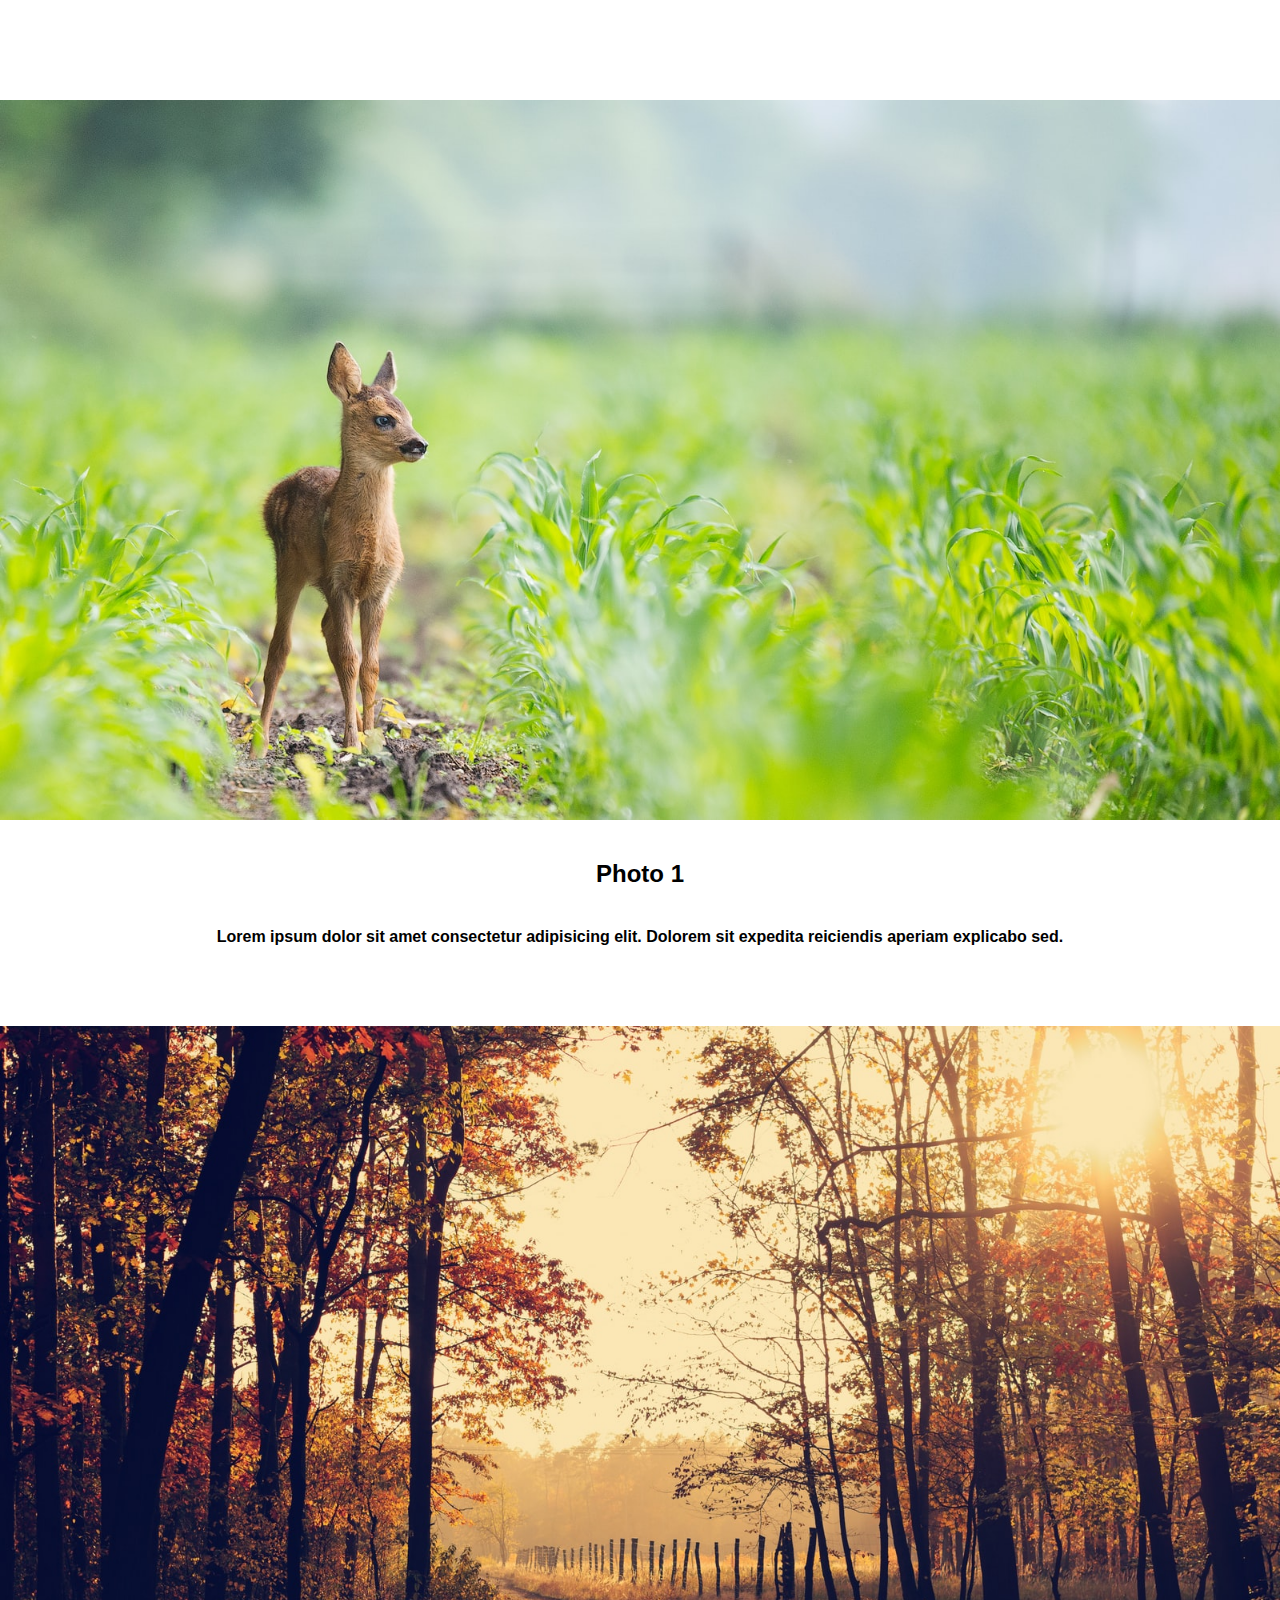
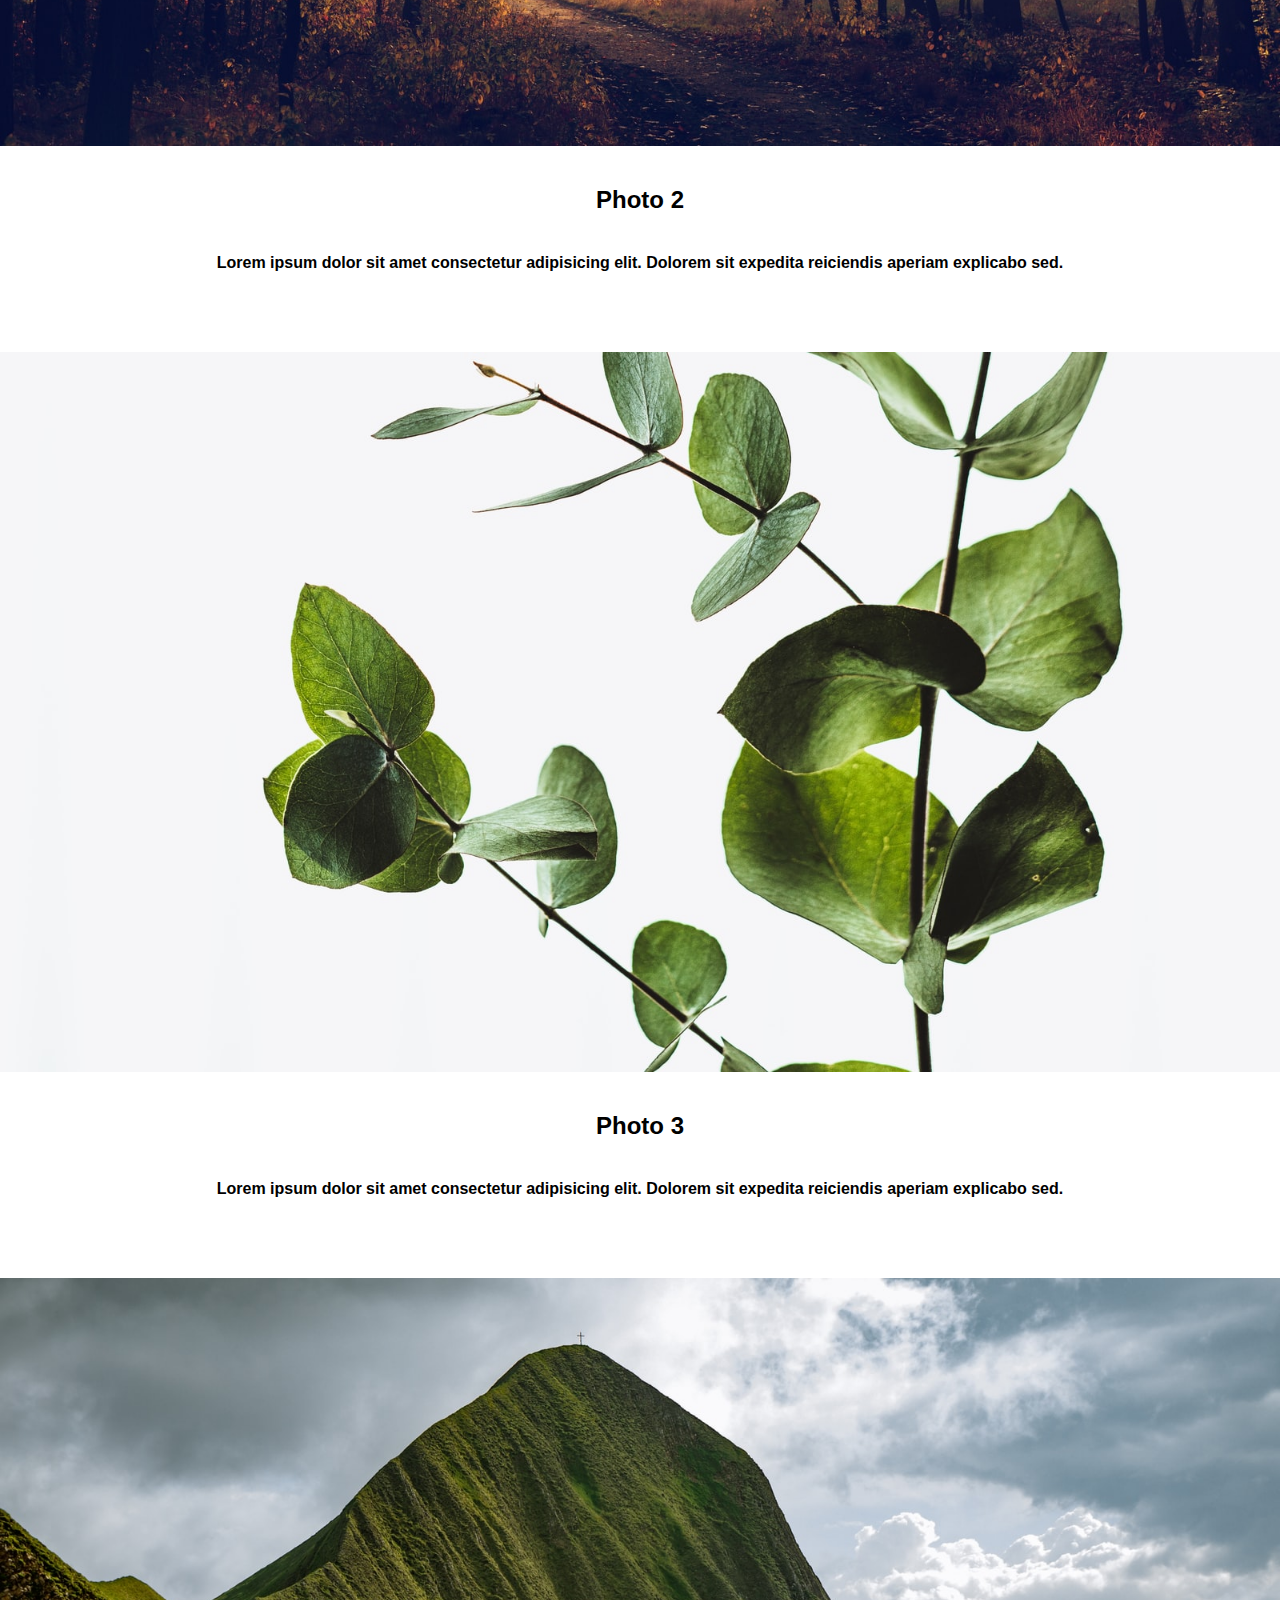
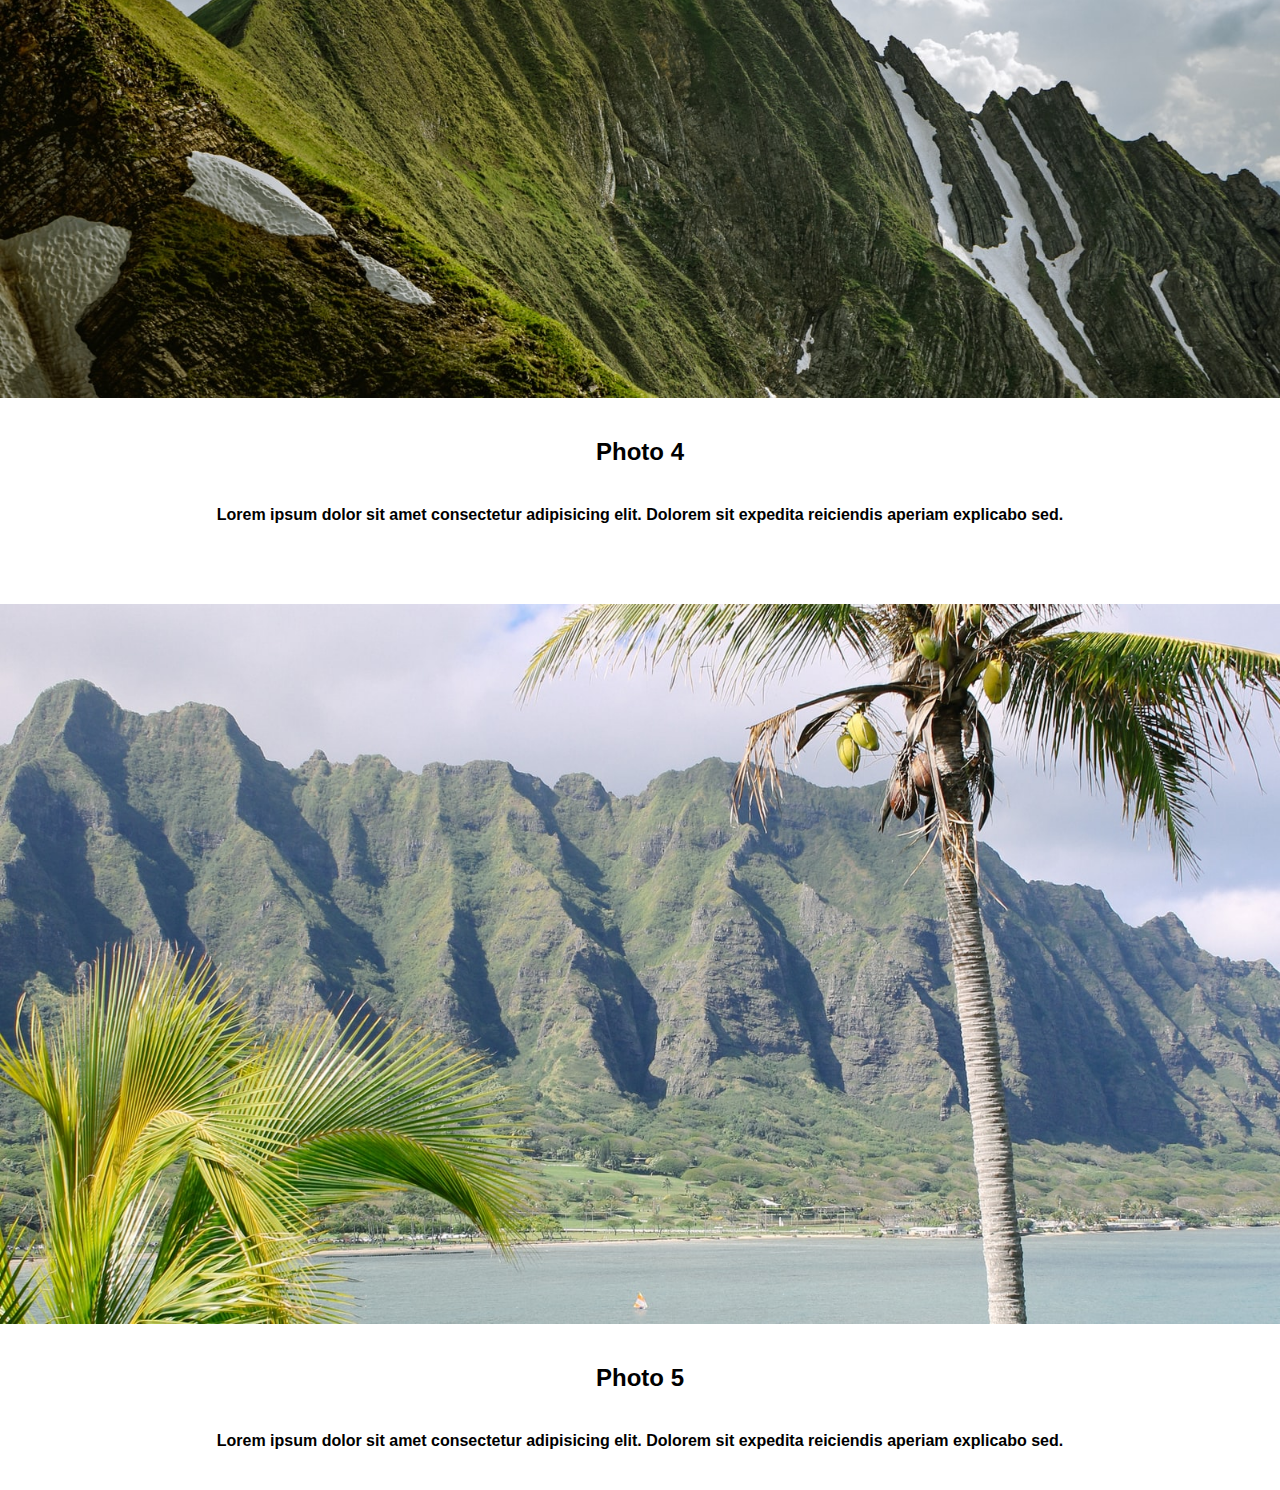
==== src/galerie/galerie.html @ dd6d411c "added galerie" ====
<!DOCTYPE html>
<html lang="fr">
  <head>
    <meta charset="UTF-8" />
    <meta name="viewport" content="width=device-width, initial-scale=1.0" />
    <link rel="stylesheet" href="galerie.css" />
    <title>Our works</title>
  </head>
  <body>
    <div class="page">
      <div class="container">
        <img src="../assets/img/a.jpg" alt="a" />
        <h2>Photo 1</h2>
        <p>
          Lorem ipsum dolor sit amet consectetur adipisicing elit. Dolorem sit
          expedita reiciendis aperiam explicabo sed.
        </p>
      </div>
      <div class="container">
        <img src="../assets/img/a_002.jpg" alt="a" />
        <h2>Photo 2</h2>
        <p>
          Lorem ipsum dolor sit amet consectetur adipisicing elit. Dolorem sit
          expedita reiciendis aperiam explicabo sed.
        </p>
      </div>
      <div class="container">
        <img src="../assets/img/a_003.jpg" alt="a" />
        <h2>Photo 3</h2>
        <p>
          Lorem ipsum dolor sit amet consectetur adipisicing elit. Dolorem sit
          expedita reiciendis aperiam explicabo sed.
        </p>
      </div>
      <div class="container">
        <img src="../assets/img/a_004.jpg" alt="a" />
        <h2>Photo 4</h2>
        <p>
          Lorem ipsum dolor sit amet consectetur adipisicing elit. Dolorem sit
          expedita reiciendis aperiam explicabo sed.
        </p>
      </div>
      <div class="container">
        <img src="../assets/img/a_005.jpg" alt="a" />
        <h2>Photo 5</h2>
        <p>
          Lorem ipsum dolor sit amet consectetur adipisicing elit. Dolorem sit
          expedita reiciendis aperiam explicabo sed.
        </p>
      </div>
    </div>
  </body>
</html>
---- src/galerie/galerie.css ----
* {
  font-family: "Gill Sans", "Gill Sans MT", Calibri, "Trebuchet MS", sans-serif;
  font-weight: bold;
  margin: 0;
  padding: 20px;
}
.page {
  display: flex;
  flex-direction: column;
  align-items: center;
  height: 100vh;
}
img {
  width: 100vw;
}
.container {
  display: flex;
  flex-direction: inherit;
  align-items: center;
}
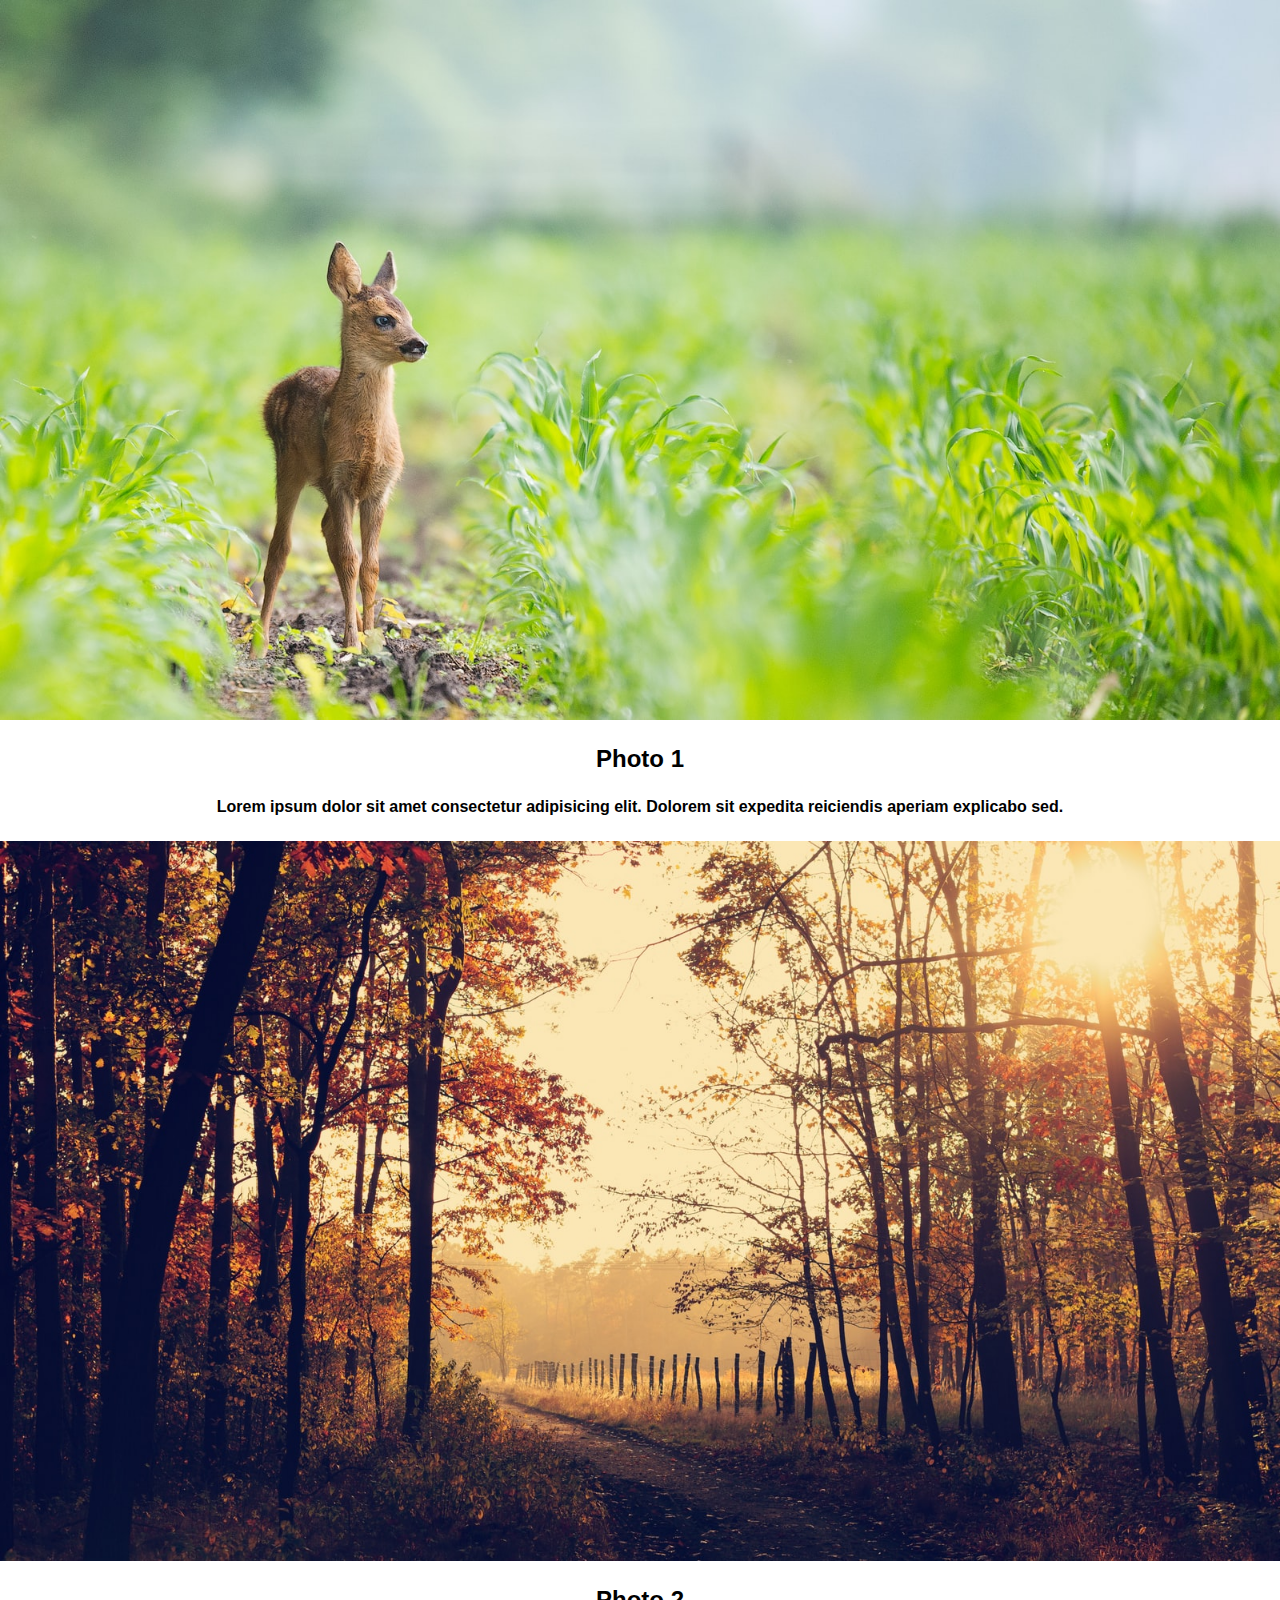
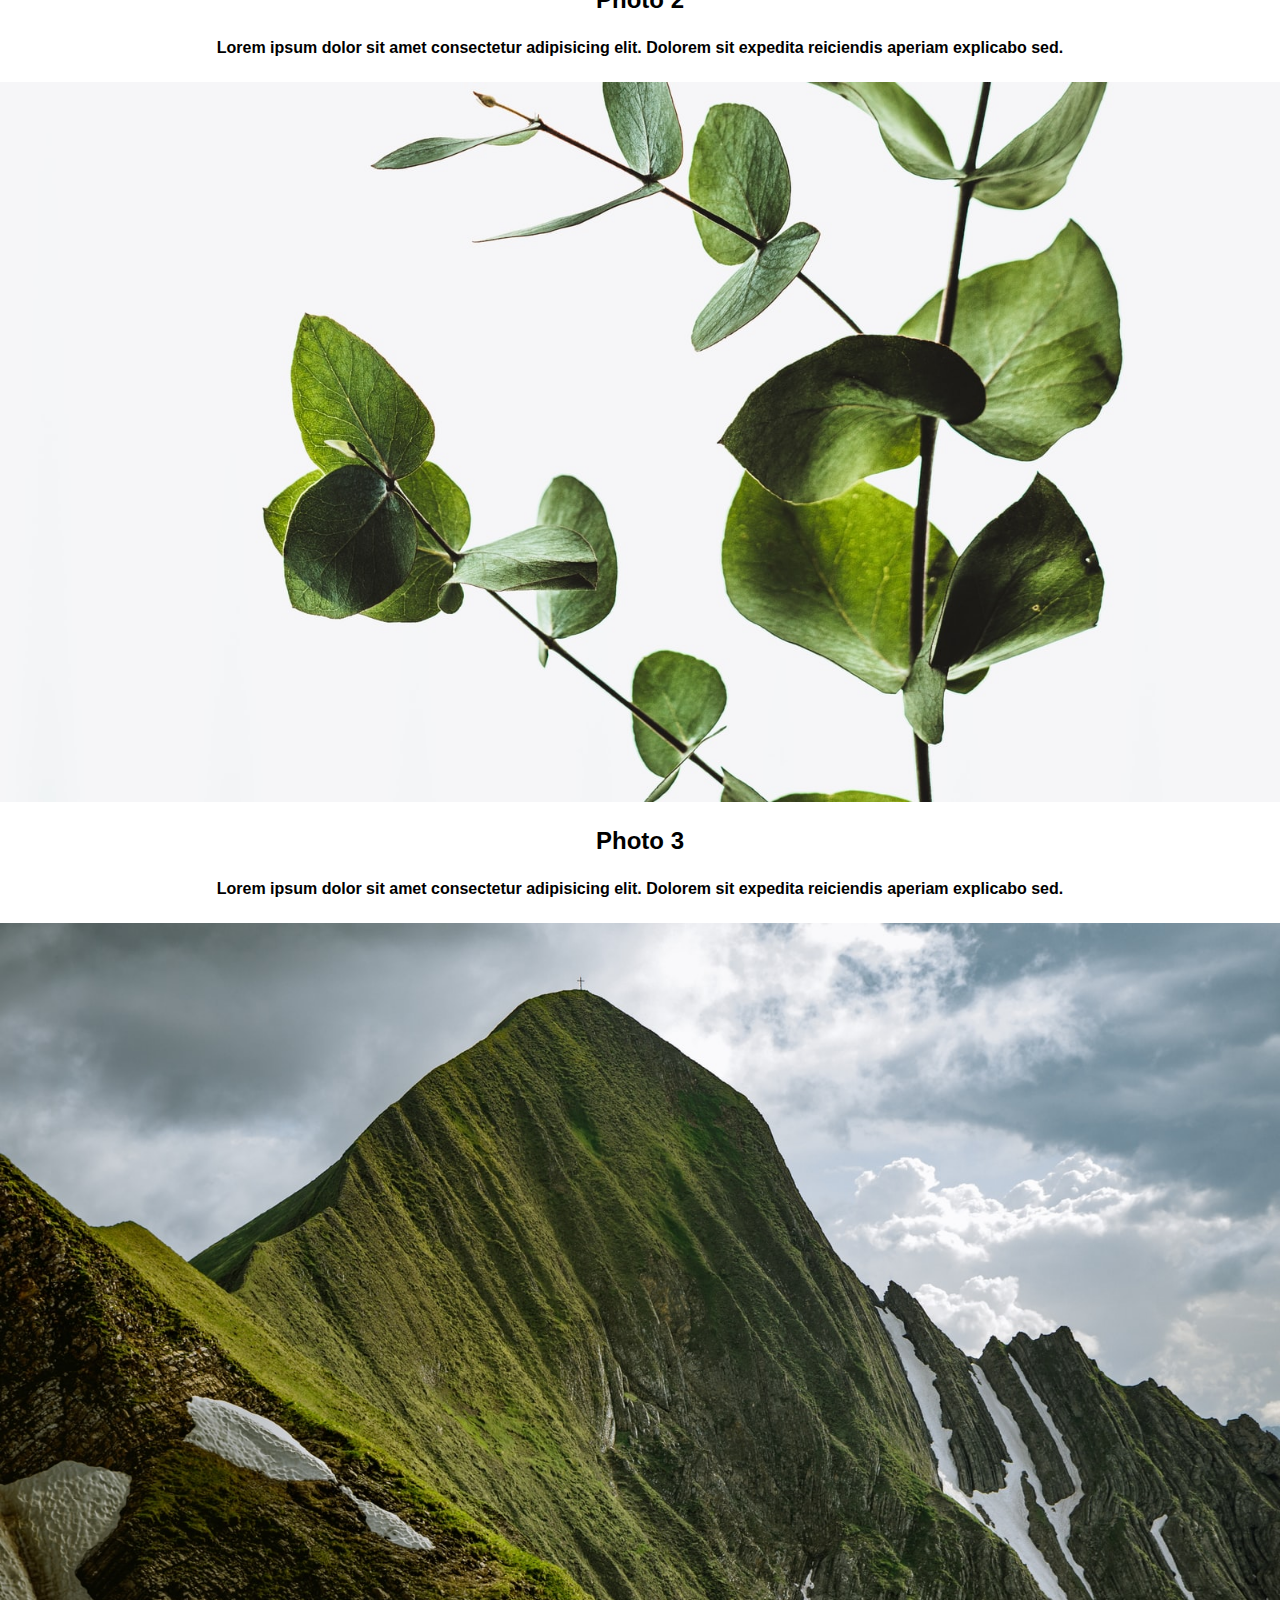
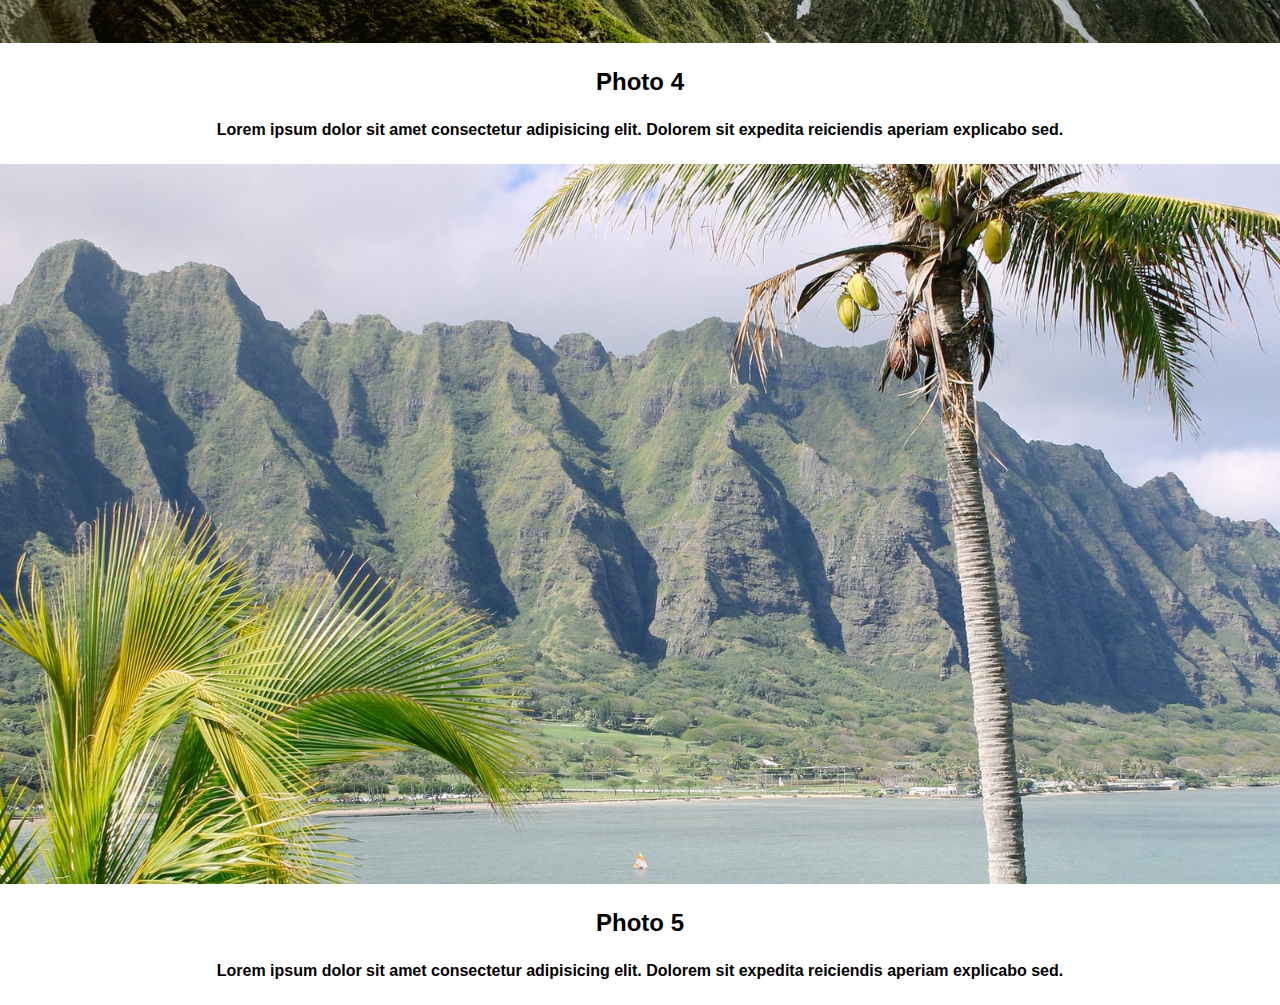
==== commit 1d4b76e3: "better padding" ====
--- a/src/galerie/galerie.html
+++ b/src/galerie/galerie.html
@@ -10,43 +10,54 @@
     <div class="page">
       <div class="container">
         <img src="../assets/img/a.jpg" alt="a" />
-        <h2>Photo 1</h2>
-        <p>
-          Lorem ipsum dolor sit amet consectetur adipisicing elit. Dolorem sit
-          expedita reiciendis aperiam explicabo sed.
-        </p>
+
+        <div class="info">
+          <h2>Photo 1</h2>
+          <p>
+            Lorem ipsum dolor sit amet consectetur adipisicing elit. Dolorem sit
+            expedita reiciendis aperiam explicabo sed.
+          </p>
+        </div>
       </div>
       <div class="container">
         <img src="../assets/img/a_002.jpg" alt="a" />
-        <h2>Photo 2</h2>
-        <p>
-          Lorem ipsum dolor sit amet consectetur adipisicing elit. Dolorem sit
-          expedita reiciendis aperiam explicabo sed.
-        </p>
+        <div class="info">
+          <h2>Photo 2</h2>
+          <p>
+            Lorem ipsum dolor sit amet consectetur adipisicing elit. Dolorem sit
+            expedita reiciendis aperiam explicabo sed.
+          </p>
+        </div>
       </div>
       <div class="container">
         <img src="../assets/img/a_003.jpg" alt="a" />
-        <h2>Photo 3</h2>
-        <p>
-          Lorem ipsum dolor sit amet consectetur adipisicing elit. Dolorem sit
-          expedita reiciendis aperiam explicabo sed.
-        </p>
+        <div class="info">
+          <h2>Photo 3</h2>
+          <p>
+            Lorem ipsum dolor sit amet consectetur adipisicing elit. Dolorem sit
+            expedita reiciendis aperiam explicabo sed.
+          </p>
+        </div>
       </div>
       <div class="container">
         <img src="../assets/img/a_004.jpg" alt="a" />
-        <h2>Photo 4</h2>
-        <p>
-          Lorem ipsum dolor sit amet consectetur adipisicing elit. Dolorem sit
-          expedita reiciendis aperiam explicabo sed.
-        </p>
+        <div class="info">
+          <h2>Photo 4</h2>
+          <p>
+            Lorem ipsum dolor sit amet consectetur adipisicing elit. Dolorem sit
+            expedita reiciendis aperiam explicabo sed.
+          </p>
+        </div>
       </div>
       <div class="container">
         <img src="../assets/img/a_005.jpg" alt="a" />
-        <h2>Photo 5</h2>
-        <p>
-          Lorem ipsum dolor sit amet consectetur adipisicing elit. Dolorem sit
-          expedita reiciendis aperiam explicabo sed.
-        </p>
+        <div class="info">
+          <h2>Photo 5</h2>
+          <p>
+            Lorem ipsum dolor sit amet consectetur adipisicing elit. Dolorem sit
+            expedita reiciendis aperiam explicabo sed.
+          </p>
+        </div>
       </div>
     </div>
   </body>
--- a/src/galerie/galerie.css
+++ b/src/galerie/galerie.css
@@ -2,7 +2,6 @@
   font-family: "Gill Sans", "Gill Sans MT", Calibri, "Trebuchet MS", sans-serif;
   font-weight: bold;
   margin: 0;
-  padding: 20px;
 }
 .page {
   display: flex;
@@ -18,3 +17,12 @@
   flex-direction: inherit;
   align-items: center;
 }
+.info {
+  display: flex;
+  flex-direction: inherit;
+  align-items: center;
+  padding: 25px;
+}
+h2 {
+  padding-bottom: 25px;
+}
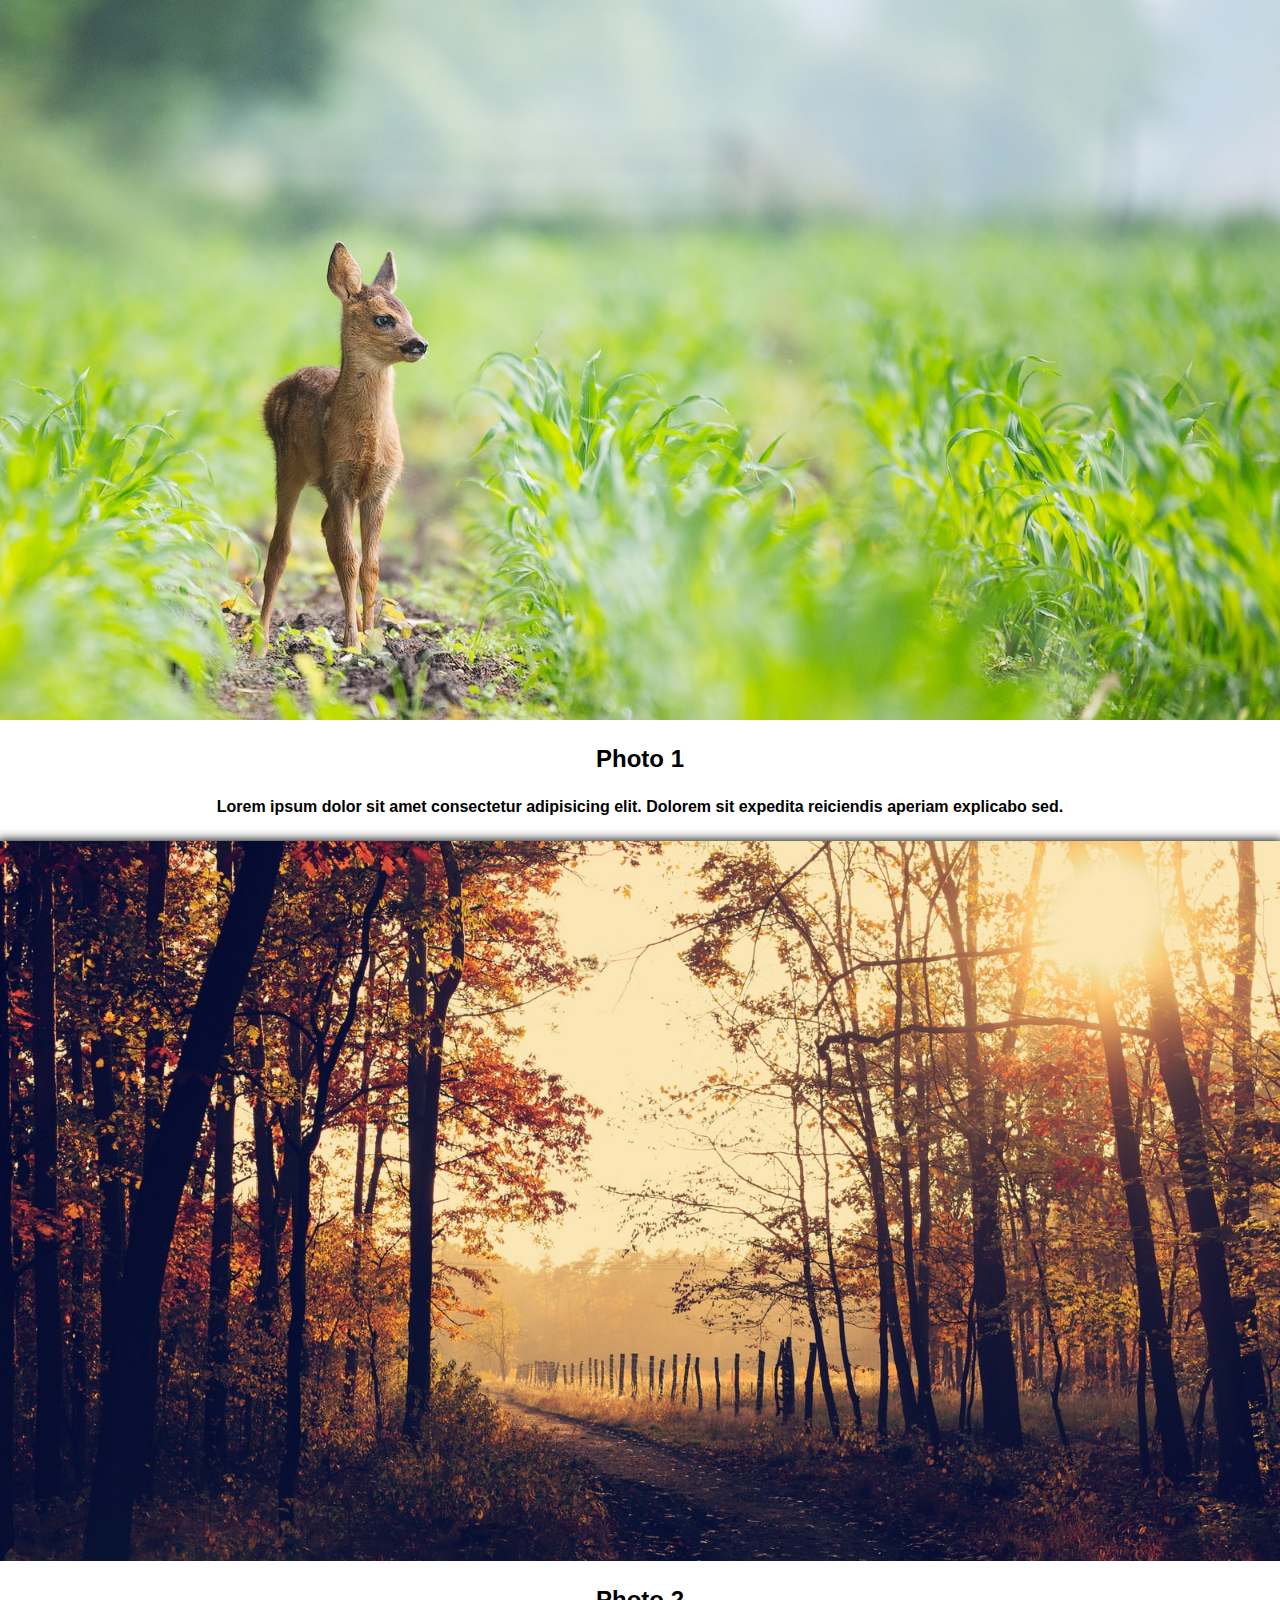
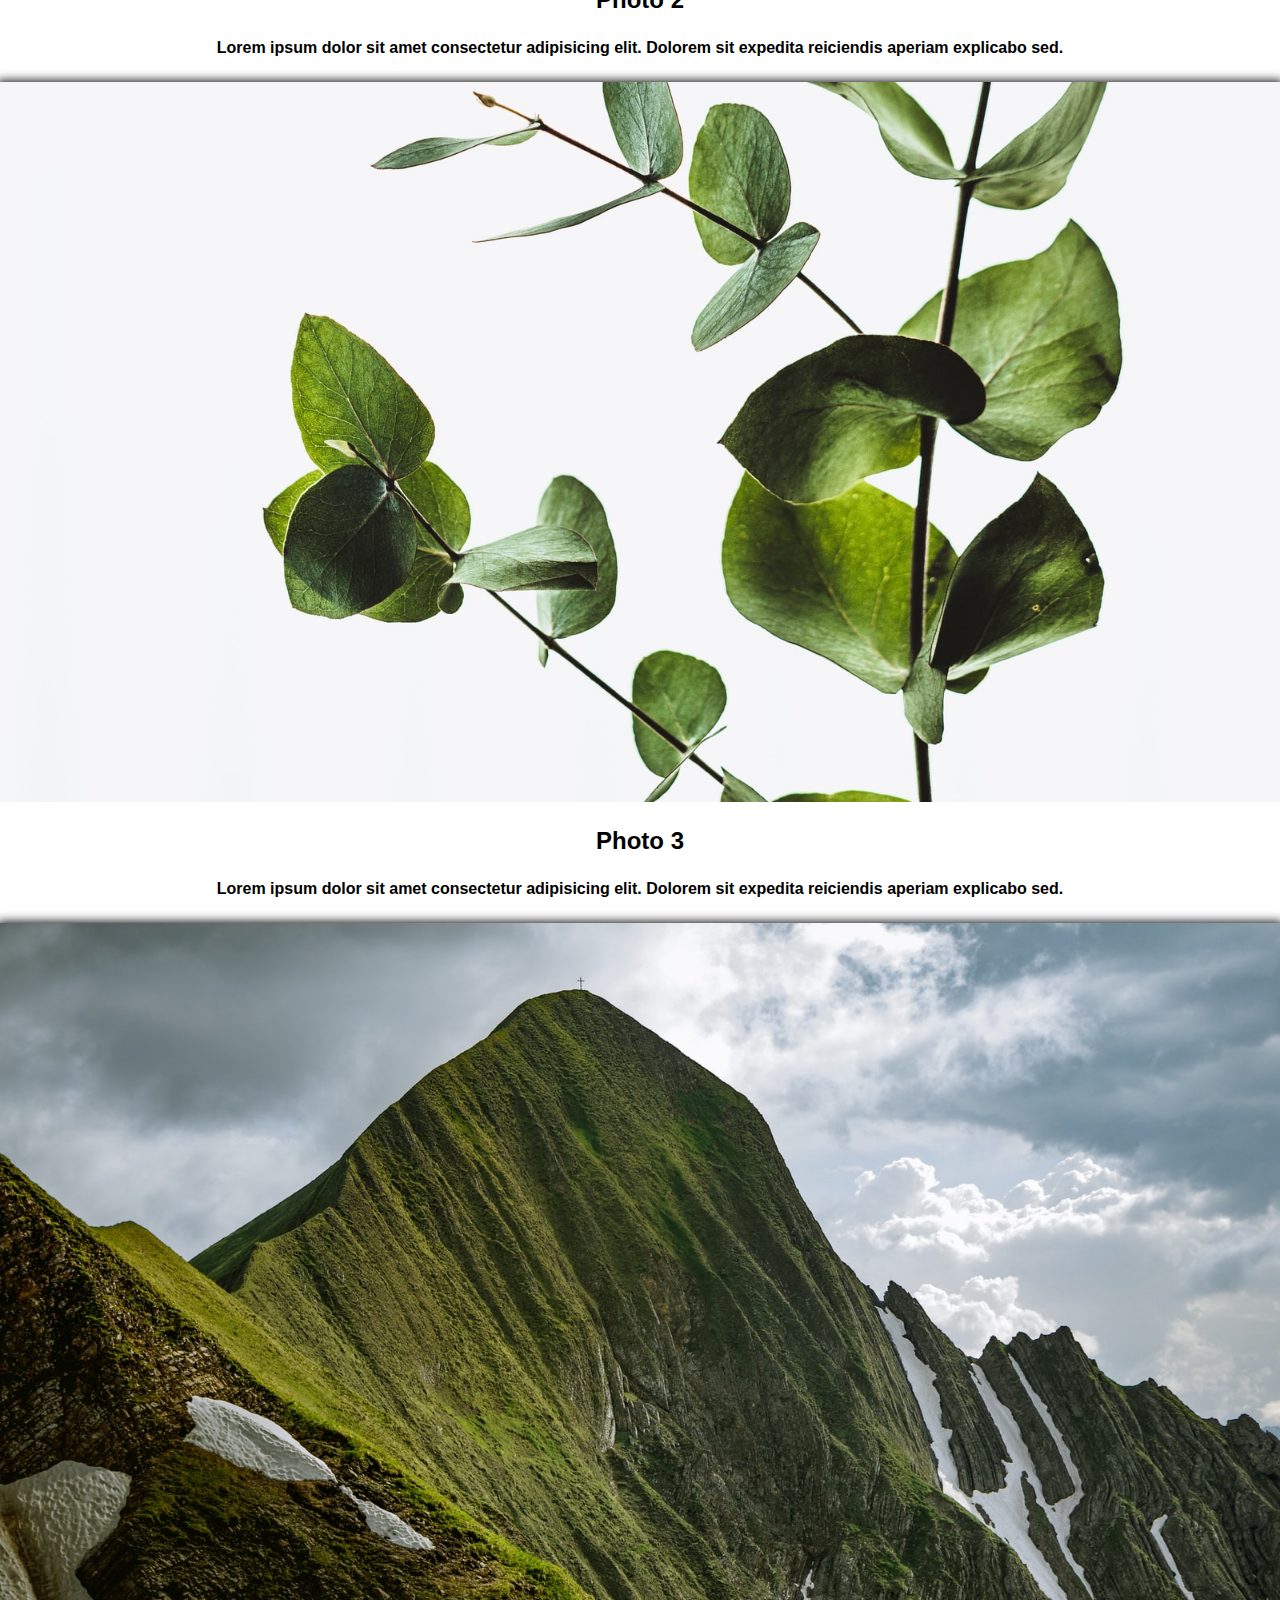
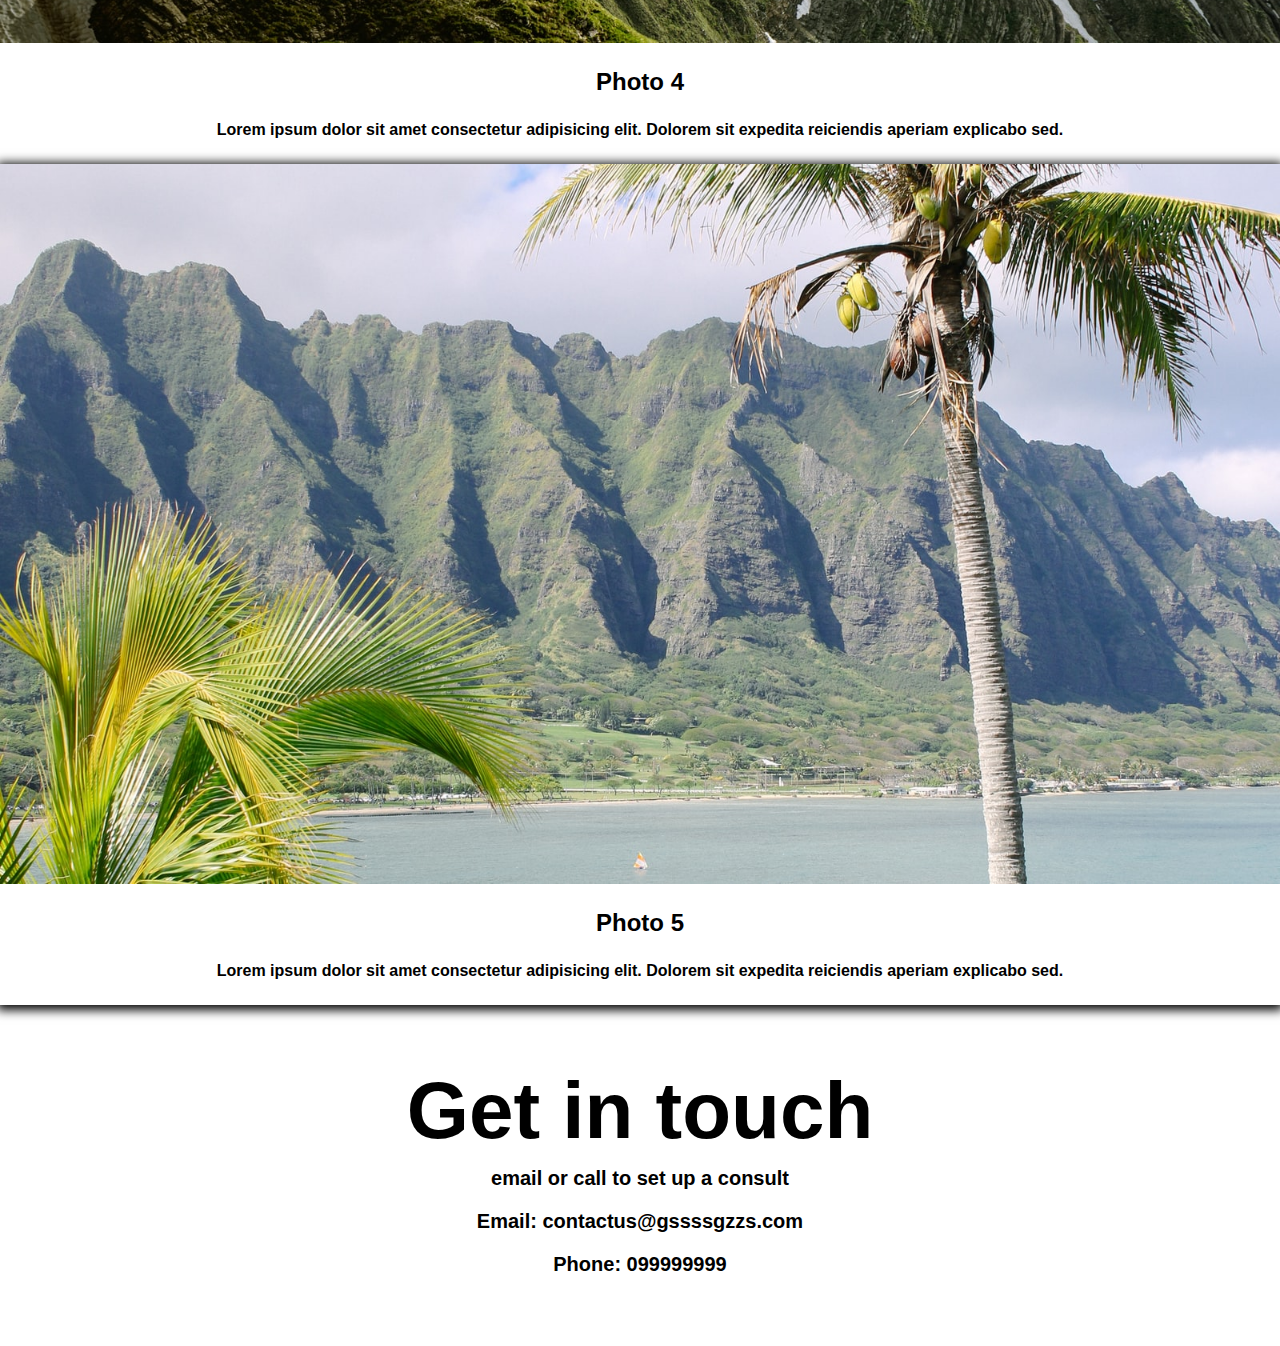
==== commit addfc393: "conctact, box shadow" ====
--- a/src/galerie/galerie.html
+++ b/src/galerie/galerie.html
@@ -59,6 +59,12 @@
           </p>
         </div>
       </div>
+      <div class="contact">
+        <h1>Get in touch</h1>
+        <p>email or call to set up a consult</p>
+        <p>Email: contactus@gssssgzzs.com</p>
+        <p>Phone: 099999999</p>
+      </div>
     </div>
   </body>
 </html>
--- a/src/galerie/galerie.css
+++ b/src/galerie/galerie.css
@@ -16,6 +16,7 @@
   display: flex;
   flex-direction: inherit;
   align-items: center;
+  box-shadow: 0 2px 10px 3px;
 }
 .info {
   display: flex;
@@ -26,3 +27,17 @@
 h2 {
   padding-bottom: 25px;
 }
+
+.contact {
+  display: flex;
+  flex-direction: column;
+  align-items: center;
+  padding: 60px;
+}
+h1 {
+  font-size: 80px;
+}
+.contact p {
+  padding: 10px;
+  font-size: 20px;
+}
